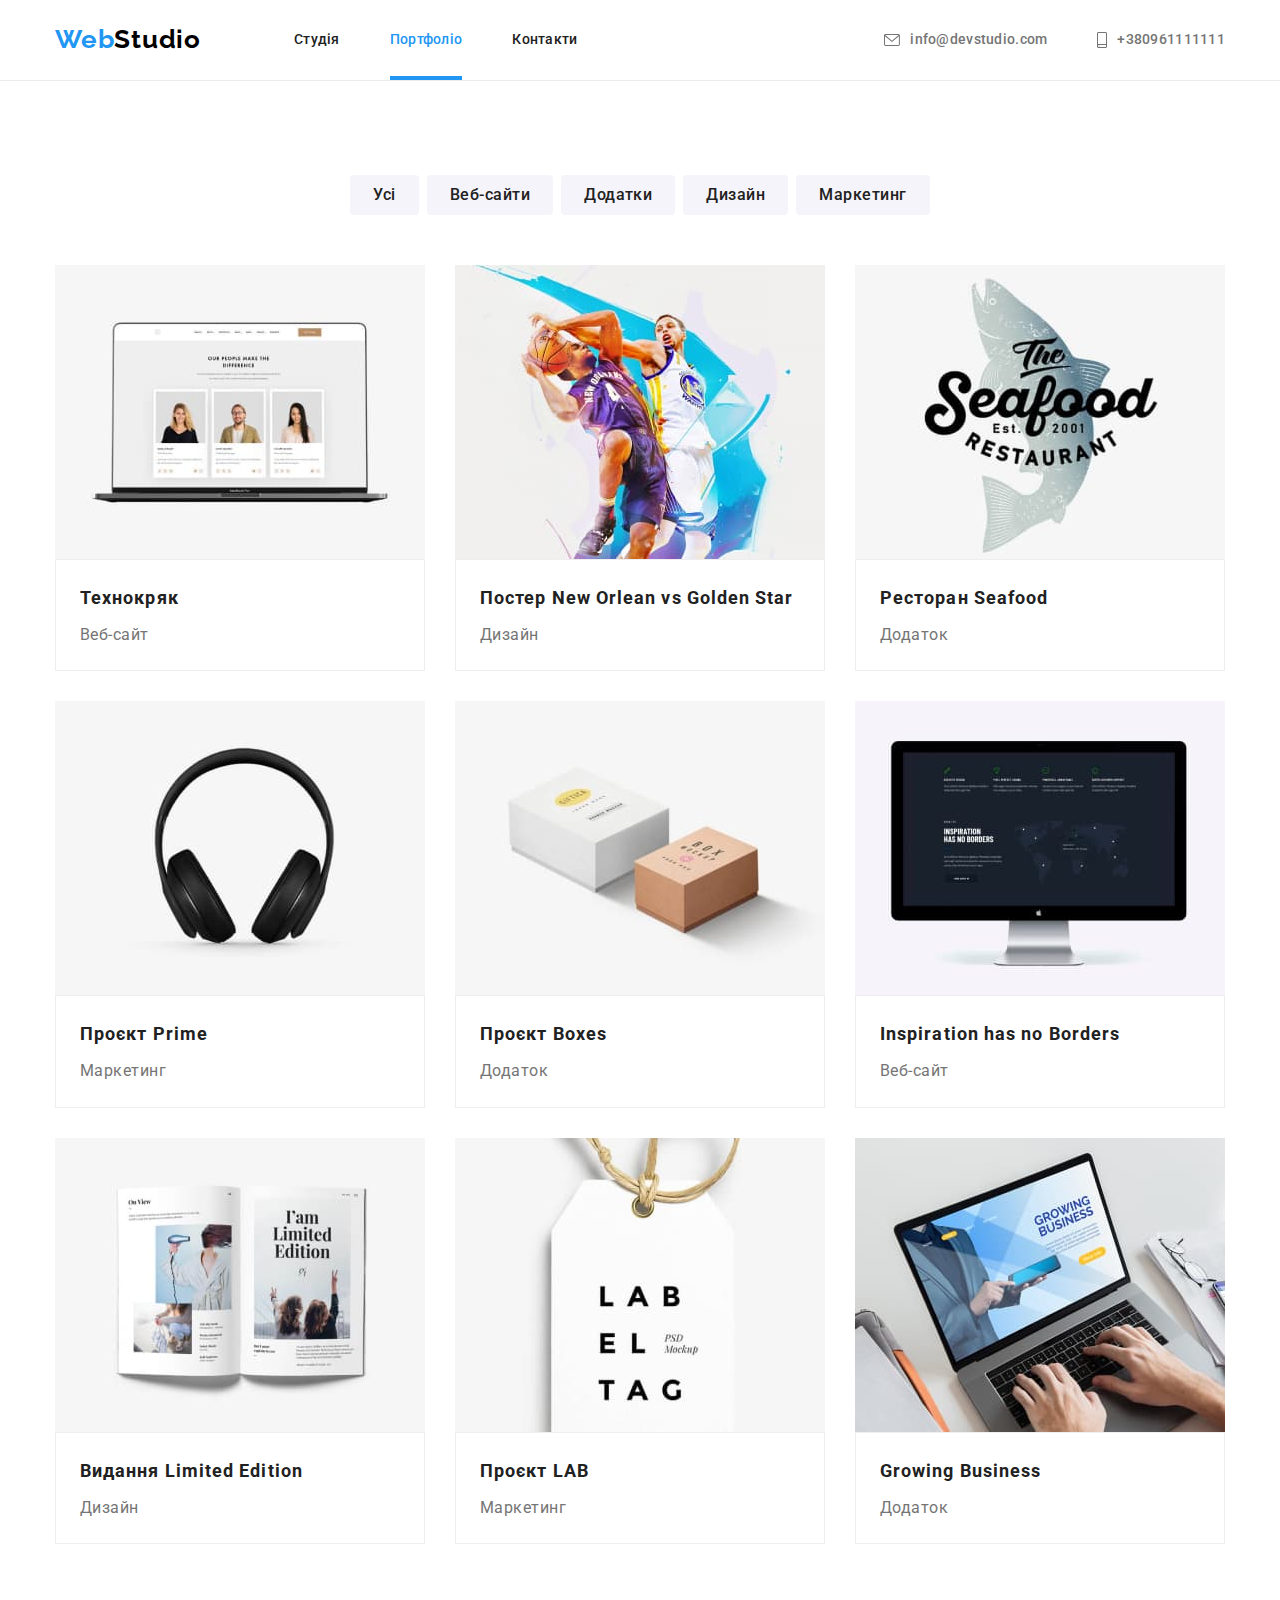
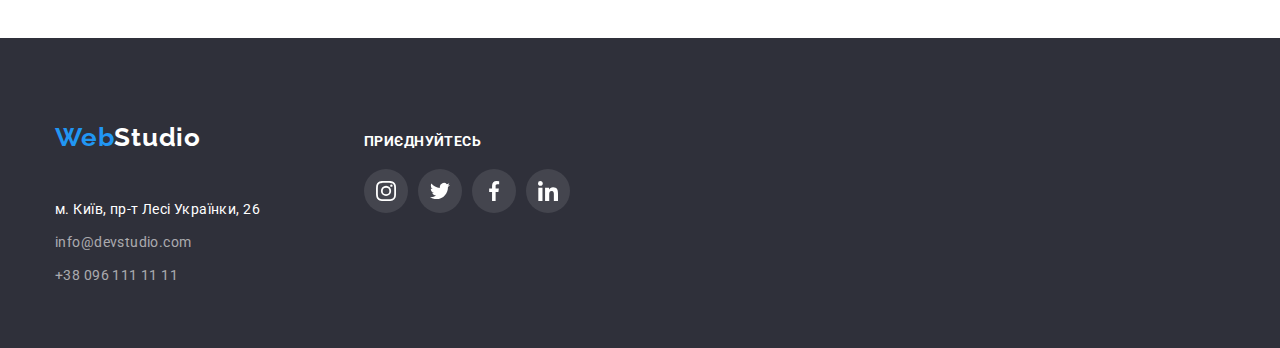
==== portfolio.html @ 33d78dd1 "up" ====
<!DOCTYPE html>
<html lang="uk">
  <head>
    <meta charset="UTF-8" />
    <meta http-equiv="X-UA-Compatible" content="IE=edge" />
    <meta name="viewport" content="width=device-width, initial-scale=1.0" />
    <title>Document</title>
    <link rel="preconnect" href="https://fonts.googleapis.com" />
    <link rel="preconnect" href="https://fonts.gstatic.com" crossorigin />
    <link
      href="https://fonts.googleapis.com/css2?family=Raleway:wght@700&family=Roboto:wght@400;500;700;900&display=swap"
      rel="stylesheet"
    />
    <link
      rel="stylesheet"
      href="https://cdnjs.cloudflare.com/ajax/libs/modern-normalize/1.1.0/modern-normalize.min.css"
    />
    <link rel="stylesheet" href="./css/styles.css" />
  </head>
  <body class="portfolio">
    <header class="head-menu">
      <div class="container header">
        <nav class="nav-menu">
          <a class="logom" href="./index.html"><span class="logo">Web</span>Studio</a>
          <ul class="ul-header">
            <li class="li-nav">
              <a class="link-nav" href="./index.html">Студія</a>
            </li>
            <li class="li-nav">
              <a class="link-nav current" href="">Портфоліо</a>
            </li>
            <li class="li-nav">
              <a class="link-nav" href="">Контакти</a>
            </li>
          </ul>
        </nav>
        <ul class="ul-header">
          <li class="li-nav" aria-label="Mail">
            <a class="link-nav-cont" href="mailto:info@devstudio.com">
              <svg class="icon-header" width="16px" height="12px">
                <use href="./images/icons.svg#icon-envelope"></use>
              </svg>
              info@devstudio.com</a
            >
          </li>
          <li class="li-nav" aria-label="Phone">
            <a class="link-nav-cont" href="tel:+380961111111">
              <svg class="icon-header" width="10px" height="16px">
                <use href="./images/icons.svg#icon-smartphone"></use>
              </svg>
              +380961111111</a
            >
          </li>
        </ul>
      </div>
    </header>
    <main>
      <section class="section">
        <div class="container">
          <h1 class="visually-hidden">Наші роботи</h1>
          <ul class="ul-button">
            <li class="work"><button type="button" class="button-port">Усі</button></li>
            <li class="work"><button type="button" class="button-port">Веб-сайти</button></li>
            <li class="work"><button type="button" class="button-port">Додатки</button></li>
            <li class="work"><button type="button" class="button-port">Дизайн</button></li>
            <li class="work"><button type="button" class="button-port">Маркетинг</button></li>
          </ul>
          <ul class="ul-portfolio">
            <li class="example">
              <a href="" class="example-link">
                <div class="card-container">
                  <img class="example-img" src="./images/p1.jpg" alt="Технокряк" width="370" />
                  <div class="example-overlay">
                    <p class="text-overlay">
                      Ресурс пропонує комплексні пропозиції з різним рівнем функціоналу та сервісів.
                      Все це дозволить відвідувачу отримати вичерпні відомості про компанію чи
                      приватну особу.
                    </p>
                  </div>
                </div>
                <div class="border">
                  <h2 class="example-title">Технокряк</h2>
                  <p class="example-p">Веб-сайт</p>
                </div>
              </a>
            </li>
            <li class="example">
              <a href="" class="example-link">
                <div class="card-container">
                  <img
                    class="example-img"
                    src="./images/p2.jpg"
                    alt="Постер New Orlean vs Golden Star"
                    width="370"
                  />
                  <div class="example-overlay">
                    <p class="text-overlay">
                      Ресурс пропонує комплексні пропозиції з різним рівнем функціоналу та сервісів.
                      Все це дозволить відвідувачу отримати вичерпні відомості про компанію чи
                      приватну особу.
                    </p>
                  </div>
                </div>
                <div class="border">
                  <h2 class="example-title">Постер New Orlean vs Golden Star</h2>
                  <p class="example-p">Дизайн</p>
                </div>
              </a>
            </li>
            <li class="example">
              <a href="" class="example-link">
                <div class="card-container">
                  <img
                    class="example-img"
                    src="./images/p3.jpg"
                    alt="Ресторан Seafood"
                    width="370"
                  />
                  <div class="example-overlay">
                    <p class="text-overlay">
                      Ресурс пропонує комплексні пропозиції з різним рівнем функціоналу та сервісів.
                      Все це дозволить відвідувачу отримати вичерпні відомості про компанію чи
                      приватну особу.
                    </p>
                  </div>
                </div>
                <div class="border">
                  <h2 class="example-title">Ресторан Seafood</h2>
                  <p class="example-p">Додаток</p>
                </div>
              </a>
            </li>
            <li class="example">
              <a href="" class="example-link">
                <div class="card-container">
                  <img class="example-img" src="./images/p4.jpg" alt="Проєкт Prime" width="370" />
                  <div class="example-overlay">
                    <p class="text-overlay">
                      Ресурс пропонує комплексні пропозиції з різним рівнем функціоналу та сервісів.
                      Все це дозволить відвідувачу отримати вичерпні відомості про компанію чи
                      приватну особу.
                    </p>
                  </div>
                </div>
                <div class="border">
                  <h2 class="example-title">Проєкт Prime</h2>
                  <p class="example-p">Маркетинг</p>
                </div>
              </a>
            </li>
            <li class="example">
              <a href="" class="example-link">
                <div class="card-container">
                  <img class="example-img" src="./images/p5.jpg" alt="Проєкт Boxes" width="370" />
                  <div class="example-overlay">
                    <p class="text-overlay">
                      Ресурс пропонує комплексні пропозиції з різним рівнем функціоналу та сервісів.
                      Все це дозволить відвідувачу отримати вичерпні відомості про компанію чи
                      приватну особу.
                    </p>
                  </div>
                </div>
                <div class="border">
                  <h2 class="example-title">Проєкт Boxes</h2>
                  <p class="example-p">Додаток</p>
                </div>
              </a>
            </li>
            <li class="example">
              <a href="" class="example-link">
                <div class="card-container">
                  <img
                    class="example-img"
                    src="./images/p6.jpg"
                    alt="Inspiration has no Borders"
                    width="370"
                  />
                  <div class="example-overlay">
                    <p class="text-overlay">
                      Ресурс пропонує комплексні пропозиції з різним рівнем функціоналу та сервісів.
                      Все це дозволить відвідувачу отримати вичерпні відомості про компанію чи
                      приватну особу.
                    </p>
                  </div>
                </div>
                <div class="border">
                  <h2 class="example-title">Inspiration has no Borders</h2>
                  <p class="example-p">Веб-сайт</p>
                </div>
              </a>
            </li>
            <li class="example">
              <a href="" class="example-link">
                <div class="card-container">
                  <img
                    class="example-img"
                    src="./images/p7.jpg"
                    alt="Видання Limited Edition"
                    width="370"
                  />
                  <div class="example-overlay">
                    <p class="text-overlay">
                      Ресурс пропонує комплексні пропозиції з різним рівнем функціоналу та сервісів.
                      Все це дозволить відвідувачу отримати вичерпні відомості про компанію чи
                      приватну особу.
                    </p>
                  </div>
                </div>
                <div class="border">
                  <h2 class="example-title">Видання Limited Edition</h2>
                  <p class="example-p">Дизайн</p>
                </div>
              </a>
            </li>
            <li class="example">
              <a href="" class="example-link">
                <div class="card-container">
                  <img class="example-img" src="./images/p8.jpg" alt="Проєкт LAB" width="370" />
                  <div class="example-overlay">
                    <p class="text-overlay">
                      Ресурс пропонує комплексні пропозиції з різним рівнем функціоналу та сервісів.
                      Все це дозволить відвідувачу отримати вичерпні відомості про компанію чи
                      приватну особу.
                    </p>
                  </div>
                </div>
                <div class="border">
                  <h2 class="example-title">Проєкт LAB</h2>
                  <p class="example-p">Маркетинг</p>
                </div>
              </a>
            </li>
            <li class="example">
              <a href="" class="example-link">
                <div class="card-container">
                  <img
                    class="example-img"
                    src="./images/p9.jpg"
                    alt="Growing Business"
                    width="370"
                  />
                  <div class="example-overlay">
                    <p class="text-overlay">
                      Ресурс пропонує комплексні пропозиції з різним рівнем функціоналу та сервісів.
                      Все це дозволить відвідувачу отримати вичерпні відомості про компанію чи
                      приватну особу.
                    </p>
                  </div>
                </div>
                <div class="border">
                  <h2 class="example-title">Growing Business</h2>
                  <p class="example-p">Додаток</p>
                </div>
              </a>
            </li>
          </ul>
        </div>
      </section>
    </main>
    <footer class="foot-site">
      <div class="container footer-cont">
        <div class="footer-contacts">
          <a class="logom foot" href="./index.html"
            ><span class="logo">Web</span><span class="foot-logo">Studio</span></a
          >
          <address>
            <ul class="ul-footer">
              <li class="li-footer">
                <a
                  class="contacts-address"
                  href="https://goo.gl/maps/CPtrU1FHBa2aNyZL9"
                  target="_blank"
                  rel="noopener noreferrer"
                  >м. Київ, пр-т Лесі Українки, 26</a
                >
              </li>
              <li class="li-footer">
                <a class="contacts" href="mailto:info@devstudio.com">info@devstudio.com</a>
              </li>
              <li class="li-footer">
                <a class="contacts" href="tel:+380961111111">+38 096 111 11 11</a>
              </li>
            </ul>
          </address>
        </div>
        <div class="footer-social">
          <p class="title-footer">приєднуйтесь</p>
          <ul class="social-list-footer">
            <li class="social-li-footer">
              <a class="social-link-footer" href="">
                <svg class="icon-social-footer" width="20px" height="20px">
                  <use href="./images/icons.svg#icon-instagram"></use>
                </svg>
              </a>
            </li>
            <li class="social-li-footer">
              <a class="social-link-footer" href="">
                <svg class="icon-social-footer" width="20px" height="20px">
                  <use href="./images/icons.svg#icon-twitter"></use>
                </svg>
              </a>
            </li>
            <li class="social-li-footer">
              <a class="social-link-footer" href="">
                <svg class="icon-social-footer" width="20px" height="20px">
                  <use href="./images/icons.svg#icon-facebook"></use>
                </svg>
              </a>
            </li>
            <li class="social-li-footer">
              <a class="social-link-footer" href="">
                <svg class="icon-social-footer" width="20px" height="20px">
                  <use href="./images/icons.svg#icon-linkedin"></use>
                </svg>
              </a>
            </li>
          </ul>
        </div>
      </div>
    </footer>
  </body>
</html>
---- css/styles.css ----
:root {
  --first-text-color: #757575;
  --second-text-color: #212121;
  --accent-color: #2196f3;
  --footer-color: rgba(255, 255, 255, 0.6);
  --accent-background-color: #2f303a;
  --white-color: #ffffff;
  --black-color: #000000;
  --portfolio-background: #f5f5f5;
  --portfolio-button: #f5f4fa;
  --button-hero-activ: #188ce8;
  --port-stroke-color: #eeeeee;
  --color-border-header: #ececec;
  --icon-social: #afb1b8;
  --fotter-box-color: rgba(255, 255, 255, 0.1);
  --under-hero: #c4c4c4;
  --cubic: cubic-bezier(0.4, 0, 0.2, 1);
  --time: 250ms;
  --work-sec-bg: rgba(47, 48, 58, 0.8);
  --overlay-color: rgba(33, 150, 243, 0.9);
  --overlay-modal-color: rgba(0, 0, 0, 0.2);
  --modal-button-border: rgba(0, 0, 0, 0.1);
}

body {
  font-family: 'Roboto', sans-serif;
  font-size: 14px;
  background-color: var(--white-color);
  color: var(--first-text-color);
}

.container {
  margin-left: auto;
  margin-right: auto;
  max-width: 1200px;
  padding-left: 15px;
  padding-right: 15px;
}

.head-menu {
  border-bottom: 1px solid var(--color-border-header);
}

.container.header {
  display: flex;
  margin-left: auto;
  margin-right: auto;
  align-items: center;
}

.nav-menu {
  display: flex;
  align-items: center;
}

.ul-header {
  display: flex;
  padding: 0;
  margin: 0;
  margin-left: auto;
  list-style: none;
  align-items: center;
}

.logom {
  display: block;
  padding-top: 24px;
  padding-bottom: 25px;
  margin-right: 93px;
  font-weight: 700;
  font-size: 26px;
  letter-spacing: 0.03em;
  color: var(--black-color);
  text-decoration: none;
  font-family: 'Raleway', sans-serif;
  line-height: 1.2;
}

.logom .logo {
  color: var(--accent-color);
}

.li-nav + .li-nav {
  margin-left: 50px;
}

.link-nav {
  display: block;
  padding-top: 32px;
  padding-bottom: 32px;
  color: var(--second-text-color);
  font-weight: 500;
  letter-spacing: 0.02em;
  line-height: 1.1;
  text-decoration: none;
  transition: color var(--time) var(--cubic);
}

.link-nav-cont {
  display: flex;
  padding-top: 32px;
  padding-bottom: 32px;
  align-items: center;
  color: var(--first-text-color);
  font-weight: 500;
  letter-spacing: 0.02em;
  text-decoration: none;
  line-height: 1.1;
  transition: color var(--time) var(--cubic);
}

.link-nav:hover,
.link-nav:focus,
.link-nav-cont:hover,
.link-nav-cont:focus {
  color: var(--accent-color);
}

.icon-header {
  fill: currentColor;
  margin-right: 10px;
}

.link-nav.current {
  color: var(--accent-color);
}

.li-nav {
  position: relative;
}

.current::after {
  content: '';
  position: absolute;
  left: 0;
  bottom: 0;
  height: 4px;
  width: 100%;
  background-color: var(--accent-color);
}

.visually-hidden {
  position: absolute;
  white-space: nowrap;
  width: 1px;
  height: 1px;
  overflow: hidden;
  border: 0;
  padding: 0;
  clip: rect(0 0 0 0);
  clip-path: inset(50%);
  margin: -1px;
}

.portfolio {
  background-color: var(--white-color);
}

.section {
  padding-top: 94px;
  padding-bottom: 94px;
}

.ul-button {
  display: flex;
  flex-wrap: wrap;
  justify-content: center;
  gap: 8px;
  margin-top: 0;
  margin-bottom: 50px;
  padding-left: 0;
  list-style: none;
}

.button-port {
  font-family: inherit;
  padding: 6px 22px;
  background-color: var(--portfolio-button);
  border-radius: 4px;
  border: 1px solid transparent;
  font-weight: 500;
  font-size: 16px;
  line-height: 1.6;
  letter-spacing: 0.03em;
  color: var(--second-text-color);
  box-shadow: none;
  transition: color var(--time) var(--cubic), background-color var(--time) var(--cubic),
    box-shadow var(--time) var(--cubic);
}

.button-port:hover,
.button-port:focus {
  color: var(--white-color);
  background-color: var(--accent-color);
  box-shadow: 0px 3px 1px rgba(0, 0, 0, 0.1), 0px 1px 2px rgba(0, 0, 0, 0.08),
    0px 2px 2px rgba(0, 0, 0, 0.12);
}

.ul-portfolio {
  display: flex;
  flex-wrap: wrap;
  margin-top: 0;
  margin-bottom: 0;
  padding-left: 0;
  list-style: none;
}

.example {
  margin-right: 30px;
  margin-bottom: 30px;
}

.example:nth-child(3n) {
  margin-right: 0;
}

.example:nth-last-child(-n + 3) {
  margin-bottom: 0;
}

.border {
  border: 1px solid var(--port-stroke-color);
  padding: 20px 24px;
}

.example-title {
  margin-top: 0px;
  margin-bottom: 4px;
  font-weight: 700;
  font-size: 18px;
  line-height: 2;
  letter-spacing: 0.06em;
  color: var(--second-text-color);
}

.example-p {
  margin-top: 0;
  margin-bottom: 0px;
  font-size: 16px;
  line-height: 1.9;
  letter-spacing: 0.03em;
  color: var(--first-text-color);
}

.example-link {
  display: block;
  text-decoration: none;
  box-shadow: none;
  transition: box-shadow var(--time) var(--cubic);
}

.card-container {
  position: relative;
  overflow: hidden;
}

.example-overlay {
  position: absolute;
  top: 0;
  left: 0;
  width: 100%;
  height: 100%;
  background-color: var(--overlay-color);
  display: inline-flex;
  justify-content: center;
  align-items: center;
  box-shadow: none;
  transform: translateY(100%);
  transition: transform var(--time) var(--cubic), box-shadow var(--time) var(--cubic);
}

.example-link:hover .example-overlay,
.example-link:focus .example-overlay {
  transform: translateY(0);
  box-shadow: 0px 4px 4px rgba(0, 0, 0, 0.25);
}

.text-overlay {
  padding: 0 24px;
  margin: 0;
  font-weight: 400;
  font-size: 18px;
  line-height: 1.6;
  letter-spacing: 0.03em;
  color: var(--white-color);
}

.example-link:hover,
.example-link:focus {
  box-shadow: 0px 4px 4px rgba(0, 0, 0, 0.25);
}

.foot-site {
  padding-top: 60px;
  padding-bottom: 60px;
  background-color: var(--accent-background-color);
}

.ul-footer {
  margin-top: 0;
  margin-bottom: 0;
  padding-left: 0;
  list-style: none;
}

.li-footer {
  line-height: 1.7;
  letter-spacing: 0.03em;
}

.li-footer:not(:last-child) {
  margin-bottom: 9px;
}

.contacts-address {
  color: var(--white-color);
  text-decoration: none;
  font-style: normal;
  transition: color var(--time) var(--cubic);
}

.contacts {
  color: var(--footer-color);
  text-decoration: none;
  font-style: normal;
  transition: color var(--time) var(--cubic);
}

.contacts:hover,
.contacts:focus,
.contacts-address:hover,
.contacts-address:focus {
  color: var(--accent-color);
}

.foot-logo {
  color: var(--white-color);
}

.logom.foot {
  display: block;
  margin-top: 0;
  margin-bottom: 20px;
}

.title-footer {
  margin: 0;
  padding: 0;
  margin-bottom: 20px;
  font-weight: 700;
  line-height: 1.1;
  letter-spacing: 0.03em;
  text-transform: uppercase;
  color: var(--white-color);
}

.social-list-footer {
  display: flex;
  flex-wrap: wrap;
  margin: 0;
  padding: 0;
  list-style: none;
}

.social-link-footer {
  display: inline-flex;
  width: 44px;
  height: 44px;
  align-items: center;
  justify-content: center;
  color: var(--white-color);
  border: none;
  border-radius: 50%;
  background-color: var(--fotter-box-color);
  transition: background-color var(--time) var(--cubic);
}

.social-link-footer:hover,
.social-link-footer:focus {
  background-color: var(--accent-color);
}

.social-li-footer:not(:last-child) {
  margin-right: 10px;
}

.icon-social-footer {
  fill: currentColor;
}

.footer-cont {
  display: flex;
  align-items: baseline;
}

.footer-social {
  margin-left: 70px;
}

/*main page*/

.modal {
  position: fixed;
  margin-left: auto;
  margin-right: auto;
  width: 100%;
  height: 100%;
  left: 0;
  top: 0;
  background-color: var(--overlay-modal-color);
  opacity: 1;
  transition: opacity var(--time) var(--cubic);
}

.modal.is-hidden {
  opacity: 0;
  pointer-events: none;
  visibility: hidden;
}

.modal.is-hidden .form {
  transform: translate(-50%, -50%) scale(1.1);
}

.form {
  position: absolute;
  z-index: 100;
  display: flex;
  justify-content: right;
  top: 50%;
  left: 50%;
  transform: translate(-50%, -50%) scale(1);
  min-width: 528px;
  min-height: 581px;
  background-color: var(--white-color);
  transition: transform var(--time) var(--cubic);
}

.modal-button {
  display: inline-flex;
  margin-top: 8px;
  margin-right: 8px;
  justify-content: center;
  align-items: center;
  width: 30px;
  height: 30px;
  border: 1px solid var(--modal-button-border);
  border-radius: 50%;
}

.hero {
  background-color: var(--under-hero);
  text-align: center;
  box-shadow: 0px 4px 4px rgba(0, 0, 0, 0.25);
}

.overlay {
  max-width: 1600px;
  height: 600px;
  margin-left: auto;
  margin-right: auto;
  background-image: linear-gradient(to right, #2f303a66 0%, #2f303a66 100%),
    url('../images/img-hero.jpg');
  background-position: center;
}

.content-hero {
  padding: 200px 0;
}

.hero-title {
  margin-top: 0;
  margin-bottom: 30px;
  font-weight: 900;
  font-size: 44px;
  line-height: 1.4;
  letter-spacing: 0.06em;
  text-transform: uppercase;
  color: var(--white-color);
}

.hero-button {
  align-items: center;
  text-align: center;
  letter-spacing: 0.06em;
  min-width: 216px;
  padding: 10px 32px;
  background-color: var(--accent-color);
  box-shadow: 0px 4px 4px rgba(0, 0, 0, 0.15);
  border-radius: 4px;
  border: 1px solid transparent;
  color: var(--white-color);
  font-size: 16px;
  line-height: 1.9;
  font-weight: 700;
  font-family: inherit;
  transition: background-color var(--time) var(--cubic);
}

.hero-button:hover,
.hero-button:focus {
  background-color: var(--button-hero-activ);
}

.ul-main {
  display: flex;
  flex-wrap: wrap;
  padding-left: 0;
  list-style: none;
}

.ul-main.team {
  margin-top: 0;
  margin-bottom: 0;
}

.li-quality {
  width: 270px;
}

.li-quality + .li-quality,
.li-team + .li-team {
  margin-left: 30px;
}

.our-quality {
  font-weight: 700;
  letter-spacing: 0.03em;
  text-transform: uppercase;
  color: var(--second-text-color);
  line-height: 1.1;
  font-size: 14px;
  margin-top: 0;
  margin-bottom: 10px;
}

.our-quality-text {
  margin-top: 0;
  margin-bottom: 0;
  line-height: 1.7;
}

.quality {
  display: inline-flex;
  align-items: center;
  justify-content: center;
  width: 270px;
  height: 120px;
  background-color: var(--portfolio-button);
  margin: 0;
  margin-bottom: 30px;
}

.team-sec {
  background-color: var(--portfolio-background);
}

.work-sec {
  padding-top: 0;
}

.work-sec-img,
.team-img,
.example-img {
  display: block;
  max-width: 100%;
  height: auto;
}

.title-team {
  margin-top: 0;
  margin-bottom: 50px;
  font-weight: 700;
  font-size: 36px;
  text-align: center;
  letter-spacing: 0.03em;
  color: var(--second-text-color);
  line-height: 1.2;
}

.position {
  position: relative;
}

.work-cont-text {
  position: absolute;
  z-index: 1;
  display: inline-flex;
  width: 100%;
  min-height: 70px;
  left: 0;
  bottom: 0;
  background-color: var(--work-sec-bg);
  justify-content: center;
  align-items: center;
}

.work-text {
  padding: 0;
  margin: 0;
  font-weight: 700;
  line-height: 1.1;
  letter-spacing: 0.03em;
  text-transform: uppercase;
  color: var(--white-color);
}

.li-team.box {
  background-color: var(--white-color);
  box-shadow: 0px 1px 3px rgba(0, 0, 0, 0.12), 0px 1px 1px rgba(0, 0, 0, 0.14),
    0px 2px 1px rgba(0, 0, 0, 0.2);
  border-radius: 0px 0px 4px 4px;
}

.about-team {
  padding: 30px 0;
}

.name {
  margin-bottom: 10px;
  margin-top: 0;
  font-weight: 500;
  font-size: 16px;
  text-align: center;
  letter-spacing: 0.03em;
  color: var(--second-text-color);
  line-height: 1.2;
}

.specialty {
  margin-top: 0;
  margin-bottom: 0;
  font-size: 16px;
  text-align: center;
  letter-spacing: 0.03em;
  line-height: 1.2;
}

.social-list {
  display: flex;
  flex-wrap: wrap;
  margin: 16px 32px 0;
  padding: 0;
  list-style: none;
}

.social-link {
  display: inline-flex;
  width: 44px;
  height: 44px;
  align-items: center;
  justify-content: center;
  color: var(--icon-social);
  border: none;
  border-radius: 50%;
  transition: background-color var(--time) var(--cubic), color var(--time) var(--cubic);
}

.social-li:not(:last-child) {
  margin-right: 10px;
}

.icon-social {
  fill: currentColor;
}

.social-link:hover,
.social-link:focus {
  border: none;
  border-radius: 50%;
  background-color: var(--accent-color);
  color: var(--white-color);
}

.clients-link {
  display: inline-flex;
  width: 170px;
  height: 92px;
  align-items: center;
  justify-content: center;
  color: var(--icon-social);
  border: 1px solid var(--icon-social);
  transition: color var(--time) var(--cubic), border var(--time) var(--cubic);
}

.icon-client {
  fill: currentColor;
}

.clients-link:hover,
.clients-link:focus {
  border: 1px solid var(--accent-color);
  color: var(--accent-color);
}

.clients {
  display: flex;
  flex-wrap: wrap;
  margin: 0;
  padding: 0;
  list-style: none;
}

.clients-list:not(:last-child) {
  margin-right: 30px;
}
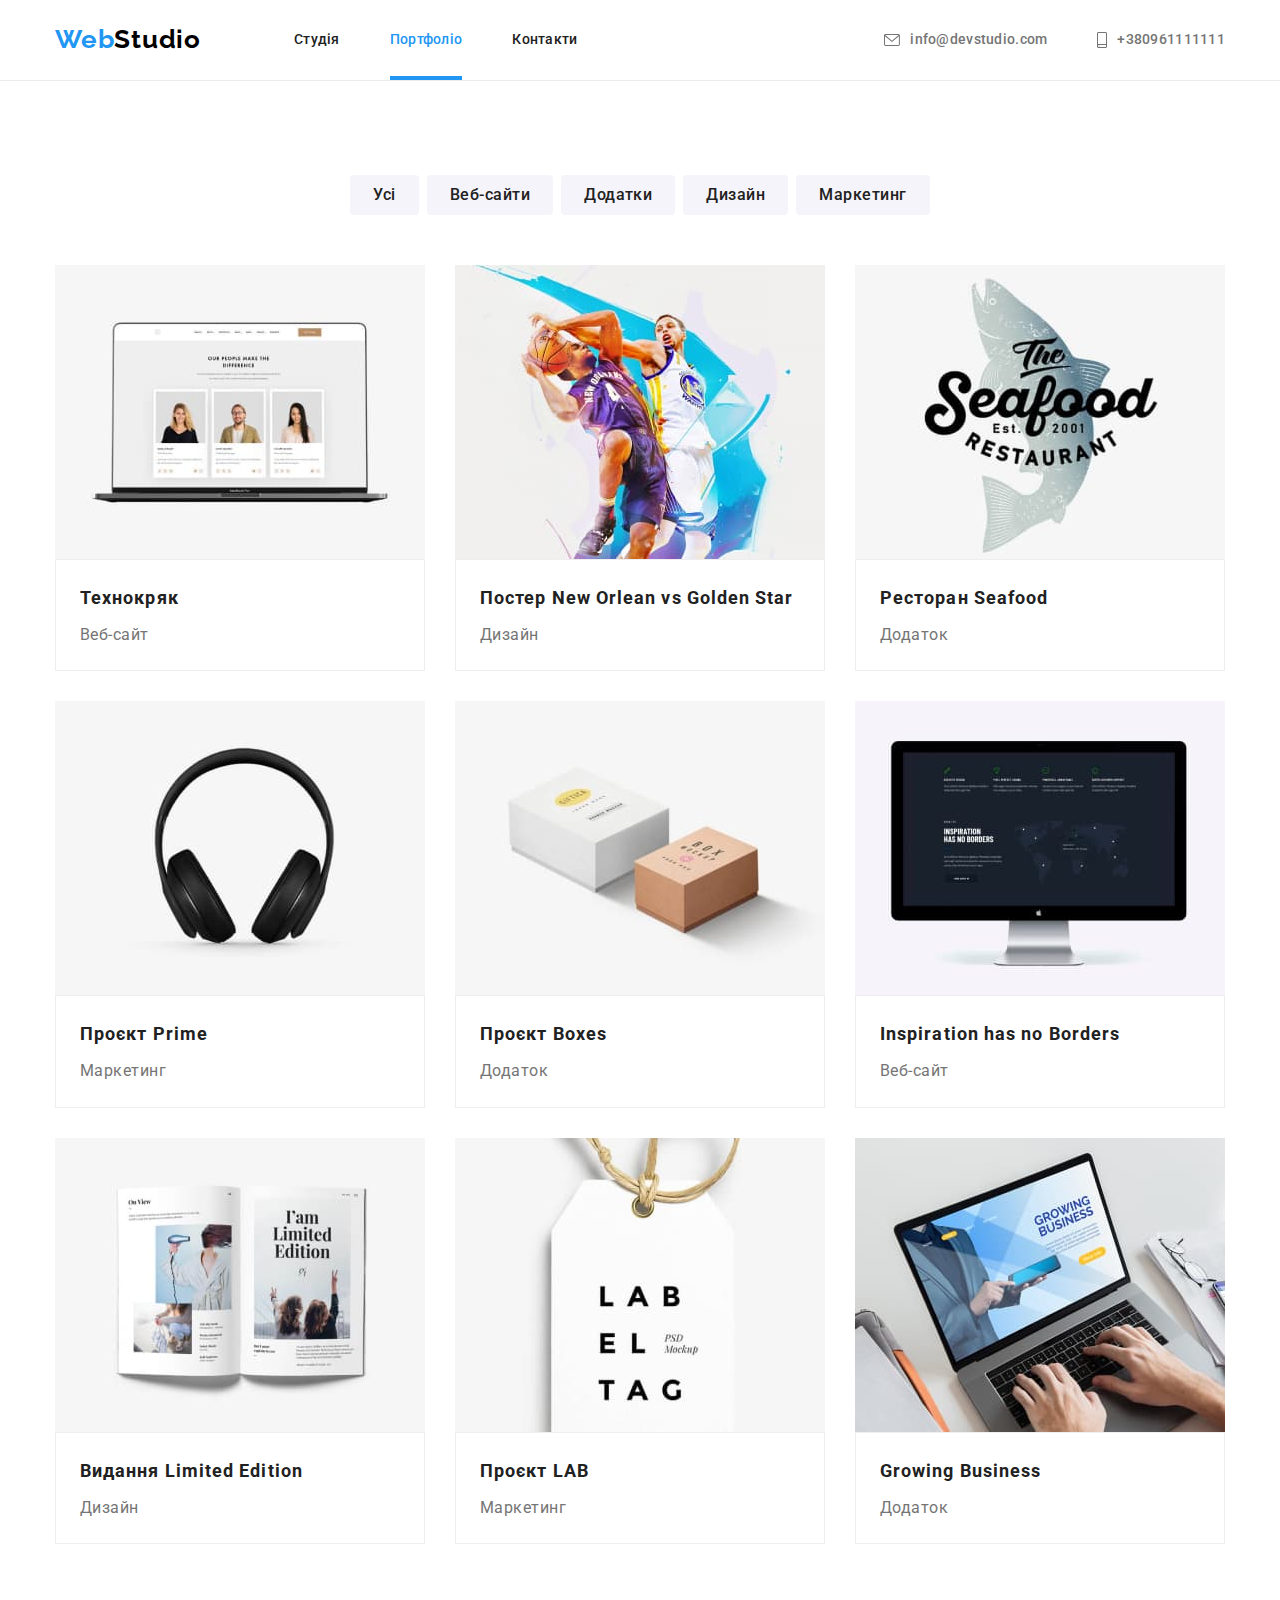
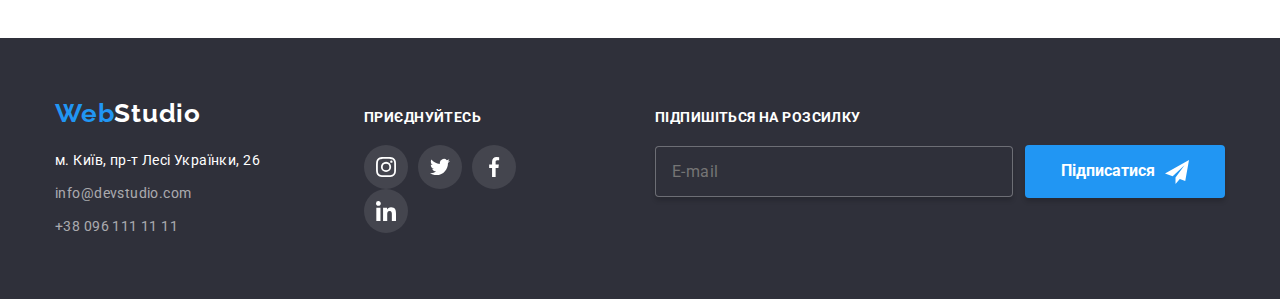
==== commit 0952a03c: "up" ====
--- a/portfolio.html
+++ b/portfolio.html
@@ -316,6 +316,22 @@
             </li>
           </ul>
         </div>
+        <div class="join footer-social">
+          <p class="title-footer">Підпишіться на розсилку</p>
+          <form class="form-footer">
+            <label class="mail-footer-label">
+              <input type="email" name="mail" class="mail-footer" placeholder="E-mail" />
+            </label>
+            <div class="button-footer">
+              <button type="submit" class="footer-button">
+                Підписатися
+                <svg class="icon-send-footer" width="24" height="24">
+                  <use href="./images/icons.svg#icon-send"></use>
+                </svg>
+              </button>
+            </div>
+          </form>
+        </div>
       </div>
     </footer>
   </body>
--- a/css/styles.css
+++ b/css/styles.css
@@ -20,6 +20,9 @@
   --overlay-color: rgba(33, 150, 243, 0.9);
   --overlay-modal-color: rgba(0, 0, 0, 0.2);
   --modal-button-border: rgba(0, 0, 0, 0.1);
+  --input-field: rgba(33, 33, 33, 0.2);
+  --color-border-email: rgba(255, 255, 255, 0.3);
+  --color-email-place: rgba(255, 255, 255, 0.6);
 }
 
 body {
@@ -341,6 +344,7 @@
   display: block;
   margin-top: 0;
   margin-bottom: 20px;
+  padding: 0;
 }
 
 .title-footer {
@@ -395,6 +399,63 @@
 
 .footer-social {
   margin-left: 70px;
+}
+
+.button-footer {
+  display: flex;
+  margin-left: 12px;
+}
+
+.form-footer {
+  display: flex;
+  align-items: center;
+  justify-content: center;
+}
+
+.footer-button {
+  display: inline-flex;
+  min-width: 200px;
+  padding: 10px 28px;
+  align-items: center;
+  justify-content: center;
+  font: inherit;
+  background-color: var(--accent-color);
+  color: var(--white-color);
+  box-shadow: 0px 4px 4px rgba(0, 0, 0, 0.15);
+  border-radius: 4px;
+  border: 1px solid transparent;
+  font-weight: 700;
+  font-size: 16px;
+  line-height: 1.9;
+  transition: background-color var(--time) var(--cubic);
+}
+  
+.footer-button:hover,
+.footer-button:focus {
+  background-color: var(--button-hero-activ);
+}
+
+.join {
+  margin-left: 85px;
+}
+
+.icon-send-footer {
+  margin-left: 10px;
+}
+
+.mail-footer{
+  display: inline-block;
+  font: inherit;
+  width: 358px;
+  padding: 15px 16px;
+  border: 1px solid var(--color-border-email);
+  box-shadow: 0px 4px 4px rgba(0, 0, 0, 0.15);
+  border-radius: 4px;
+  font-size: 16px;
+  line-height: 1.3px;
+  letter-spacing: 0.03em;
+  color: var(--color-email-place);
+  background-color: var(--accent-background-color);
 }
 
 /*main page*/
@@ -409,7 +470,8 @@
   top: 0;
   background-color: var(--overlay-modal-color);
   opacity: 1;
-  transition: opacity var(--time) var(--cubic);
+  transition: opacity var(--time) var(--cubic), 
+  visibility var(--time) var(--cubic);
 }
 
 .modal.is-hidden {
@@ -437,9 +499,10 @@
 }
 
 .modal-button {
+  position: absolute;
   display: inline-flex;
-  margin-top: 8px;
-  margin-right: 8px;
+  top: 8px;
+  right: 8px;
   justify-content: center;
   align-items: center;
   width: 30px;
@@ -448,7 +511,114 @@
   border-radius: 50%;
 }
 
+.form-all {
+  width: 448px;
+  margin: 0 auto;
+}
+
+.title-form {
+  margin: 40px 0 30px 0px;
+  padding: 0;
+  font-weight: 700;
+  font-size: 20px;
+  line-height: 1.2;
+  text-align: center;
+  letter-spacing: 0.03em;
+  color: var(--second-text-color);
+}
+
+.form-input {
+  padding-left: 42px;
+  width: 448px;
+  height: 40px;
+  border: 1px solid var(--input-field);
+  border-radius: 4px;
+  color: var(--black-color);
+}
+
+.form-field {
+  position: relative;
+  margin-bottom: 28px;
+}
+
+.form-label {
+  position: absolute;
+  top: 0;
+  transform: translateY(-20px);
+  margin-bottom: 4px;
+  font: inherit;
+  font-size: 12px;
+  line-height: 1.2;
+  letter-spacing: 0.01em;
+  color: var(--first-text-color);
+}
+
+.form-input:focus + .icon-form {
+  color: var(--accent-color);
+}
+
+.icon-form {
+  color: currentColor;
+}
+
+.icon-form {
+  position: absolute;
+  left: 12px;
+  top: 50%;
+  transform: translateY(-50%);
+}
+
+.feedback {
+  display: block;
+  width: 100%;
+  height: 120px;
+  resize: none;
+  border: 1px solid var(--input-field);
+  border-radius: 4px;
+}
+
+.checkbox {
+  position: absolute;
+  white-space: nowrap;
+  width: 1px;
+  height: 1px;
+  overflow: hidden;
+  border: 0;
+  padding: 0;
+  clip: rect(0 0 0 0);
+  clip-path: inset(50%);
+  margin: -1px;
+}
+
+.modal-checkbox {
+  display: inline-block;
+  margin-right: 9px;
+  width: 16px;
+  height: 15px;
+  border: 1px solid var(--black-color);
+  box-shadow: 0px 4px 4px rgba(0, 0, 0, 0.25);
+}
+
+.modal-link {
+  color: var(--accent-color);
+}
+
+.checkbox:checked + .modal-checkbox {
+  border-color: var(--accent-color);
+  background-color: var(--accent-color);
+  background-image: url(../images/check);
+  background-size: contain;
+  background-origin: border-box;
+}
+
+.label-check {
+  display: flex;
+  align-items: center;
+}
+
 .hero {
+  padding-top: 200px;
+  padding-bottom: 200px;
   background-color: var(--under-hero);
   text-align: center;
   box-shadow: 0px 4px 4px rgba(0, 0, 0, 0.25);
@@ -465,7 +635,9 @@
 }
 
 .content-hero {
-  padding: 200px 0;
+  margin: 0 auto;
+  padding: 0 15px;
+  max-width: 696px;
 }
 
 .hero-title {
@@ -506,6 +678,7 @@
   display: flex;
   flex-wrap: wrap;
   padding-left: 0;
+  margin: 0;
   list-style: none;
 }
 
@@ -629,7 +802,7 @@
 
 .specialty {
   margin-top: 0;
-  margin-bottom: 0;
+  margin-bottom: 16px;
   font-size: 16px;
   text-align: center;
   letter-spacing: 0.03em;
@@ -639,7 +812,7 @@
 .social-list {
   display: flex;
   flex-wrap: wrap;
-  margin: 16px 32px 0;
+  margin: 0px 32px;
   padding: 0;
   list-style: none;
 }
